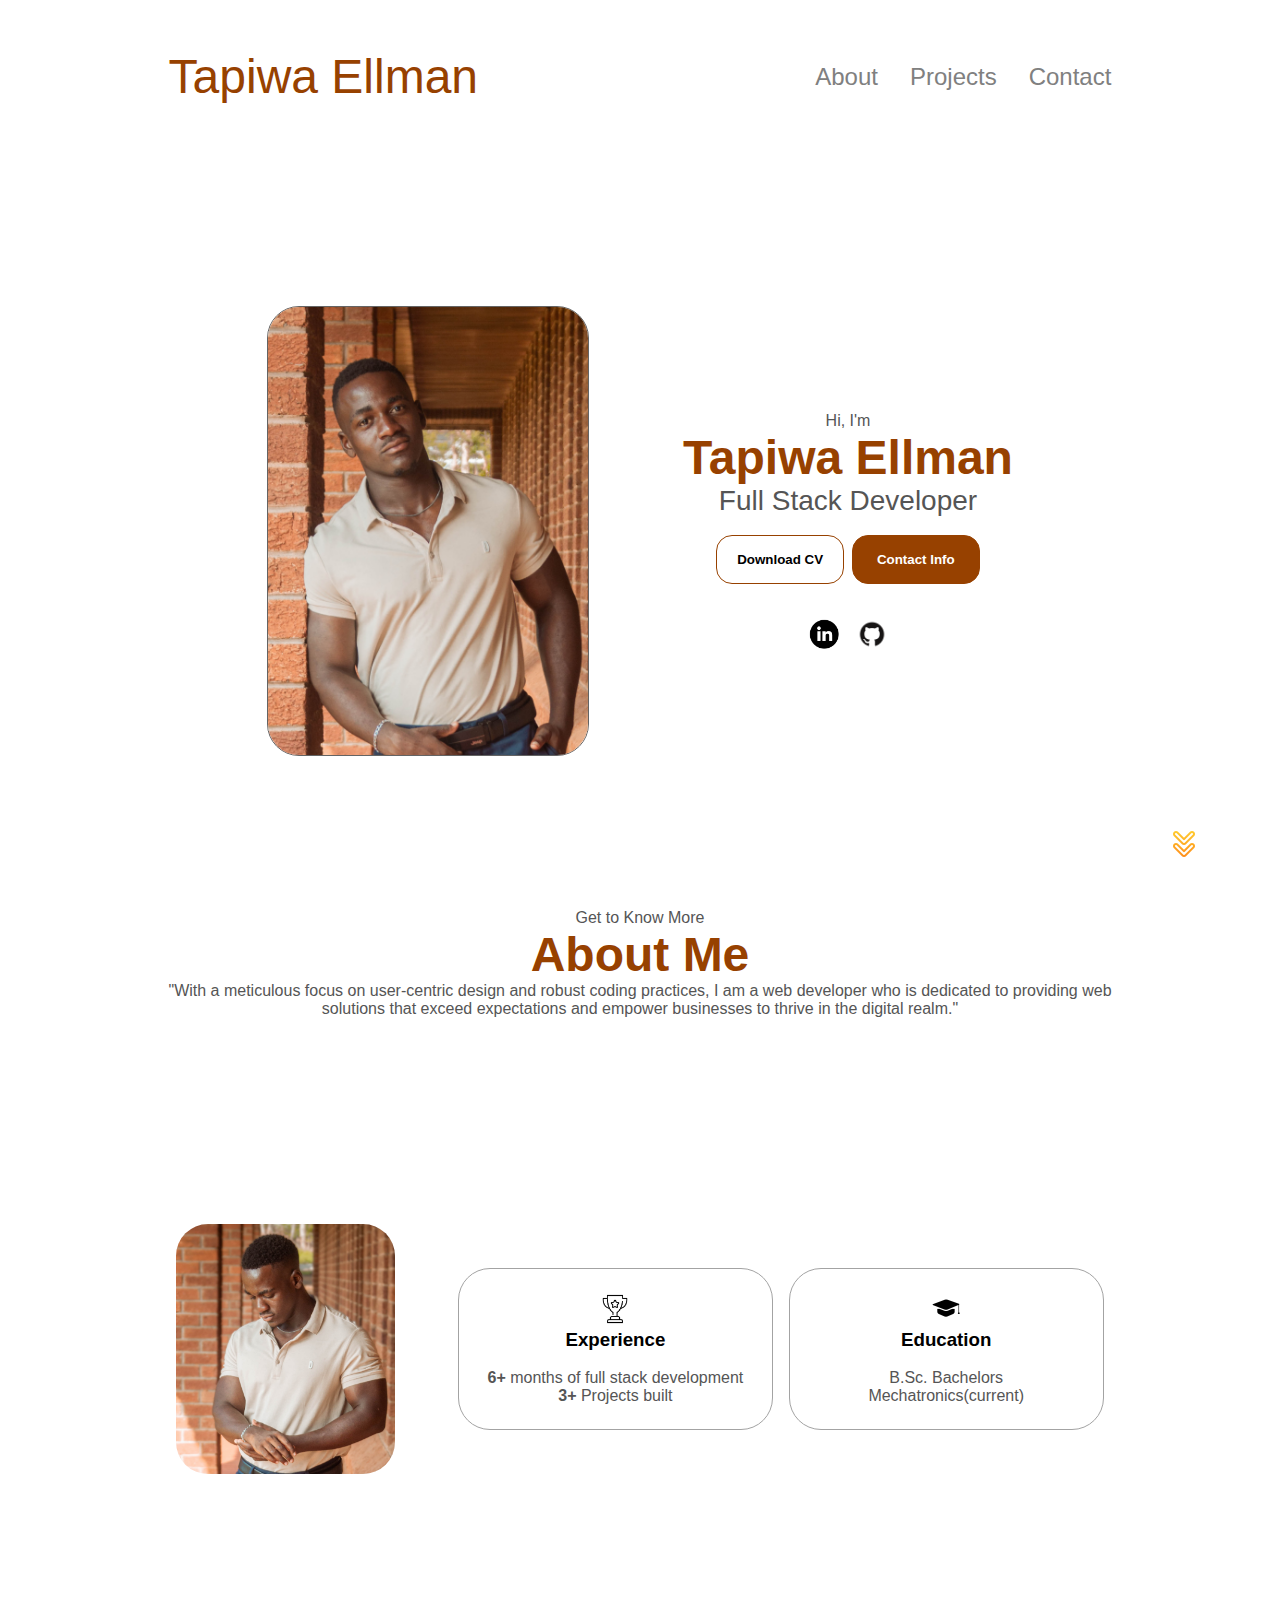
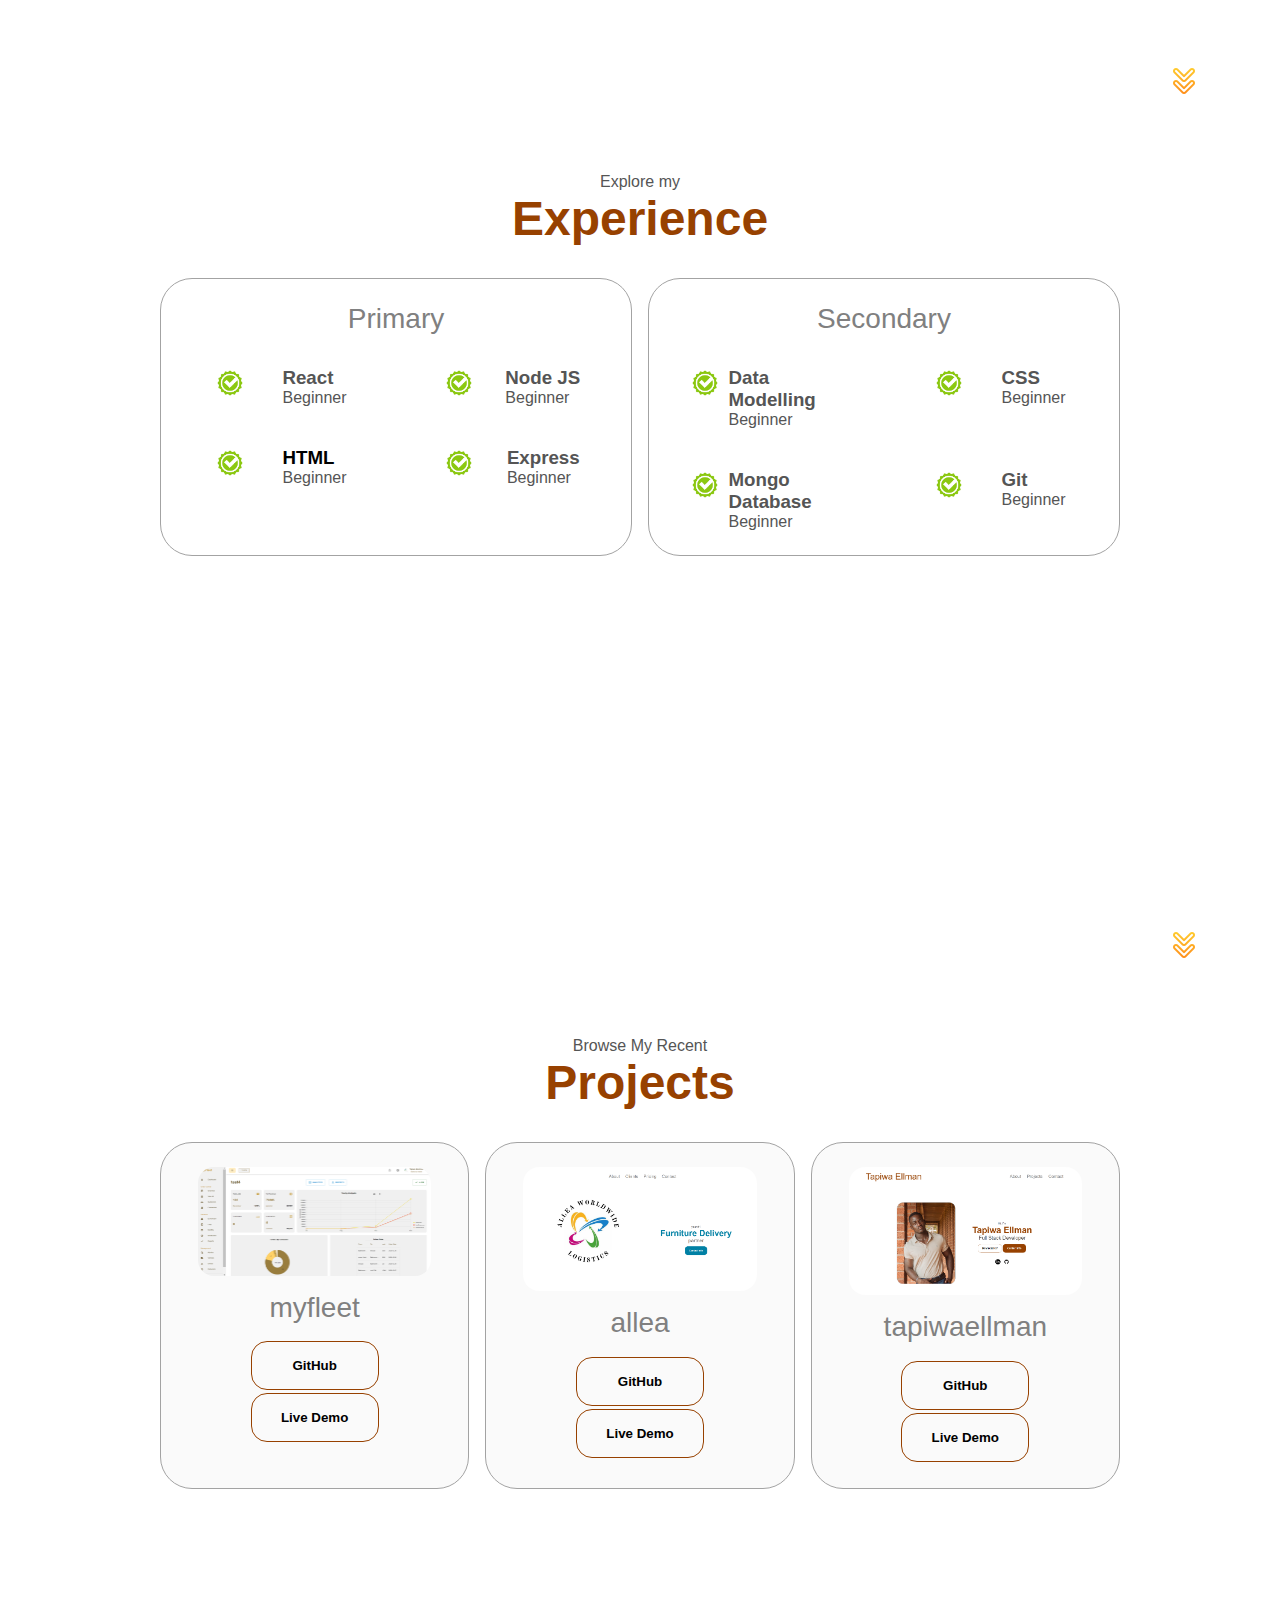
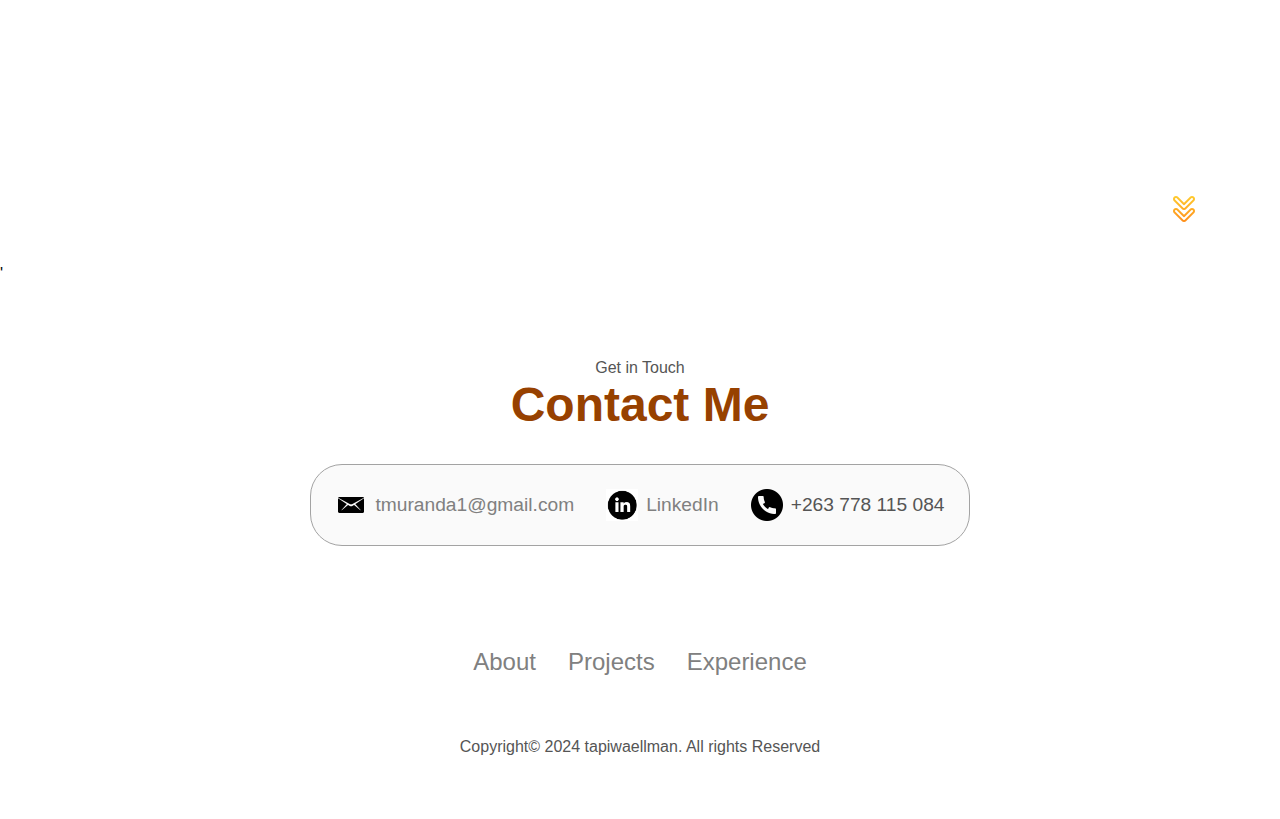
==== index.html @ 39f4359f "Templates starting point" ====
<!DOCTYPE html>
<html lang="en">
  <head>
    <meta charset="UTF-8" />
    <meta name="viewport" content="width=device-width, initial-scale=1.0" />
    <title>My Portfolio</title>
    <link rel="stylesheet" href="styles.css" />
    <link rel="stylesheet" href="mediaqueries.css" />
  </head>
  <body>
    <nav id="desktop-nav">
      <div class="logo">Tapiwa Ellman</div>
      <div>
        <ul class="nav-links">
          <li><a href="#about">About</a></li>
          <li><a href="#projects">Projects</a></li>
          <li><a href="#contact">Contact</a></li>
        </ul>
      </div>
    </nav>
    <nav id="hamburger-nav">
      <div class="logo">Tapiwa Ellman</div>
      <div class="hamburger-menu">
        <div class="hamburger-icon" onclick="toggleMenu()">
          <span></span>
          <span></span>
          <span></span>
        </div>
        <div class="menu-links">
          <li><a href="#about" onclick="toggleMenu()">About</a></li>
          <li><a href="#projects" onclick="toggleMenu()">Projects</a></li>
          <li><a href="#contact" onclick="toggleMenu()">Contact</a></li>
        </div>
      </div>
    </nav>
    <section id="profile">
      <div class="section_pic-container">
        <img
          src="./assets/full-profile.png"
          alt="Tapiwa Ellman picture"
          class="profile-pic"
        />
      </div>
      <div class="section_text">
        <p class="section_text_p1">Hi, I'm</p>
        <h1 class="title">Tapiwa Ellman</h1>
        <p class="section_text_p2">Full Stack Developer</p>

        <div class="btn-container">
          <button
            class="btn btn-color-2"
            onclick="window.open('./assets/tapiwa-e-muranda.pdf', '_blank' )"
          >
            Download CV
          </button>
          <button class="btn btn-color-1" onclick="location.href='./#contact'">
            Contact Info
          </button>
        </div>
        <div id="socials-container">
          <img
            src="./assets/linkedIn-logo.png"
            alt="My LinkedIn profile"
            class="icon"
            onclick="window.open('https://linkedin.com/in/tapiwa-muranda-2720b12a9', '_blank')"
          />
          <img
            src="./assets/github-logo.png"
            alt="My GitHub profile"
            class="icon"
            onclick="window.open('https://github.com/EllmanT', '_blank')"
          />
        </div>
        <img
          src="./assets/arrow-down.png"
          alt="Arrow Icon"
          class="icon arrow1"
          onclick="location.href='./#about'"
        />
      </div>
    </section>
    <section id="about">
      <p class="section_text_p1">Get to Know More</p>
      <h1 class="title">About Me</h1>
      <p class="section_text_p1">
        "With a meticulous focus on user-centric design and robust coding
        practices, I am a web developer who is dedicated to providing web
        solutions that exceed expectations and empower businesses to thrive in
        the digital realm."
      </p>

      <div class="section-container">
        <div class="section_pic2-container">
          <img
            src="./assets/about-profile.png"
            alt="Profile Picture"
            class="about-pic"
          />
        </div>
        <div class="about-details-container">
          <div class="about-containers">
            <div class="details-container">
              <img
                src="./assets/experience.png"
                alt="Experience Icon"
                class="icon"
              />
              <h3>Experience</h3>
              <br />
              <p><b>6+</b> months of full stack development</p>

              <p>
                <b>3+</b>
                Projects built
              </p>
            </div>

            <div class="details-container">
              <img
                src="./assets/education.png"
                alt="Education Icon"
                class="icon"
              />
              <h3>Education</h3>
              <br />
              <p>B.Sc. Bachelors Mechatronics(current)</p>
            </div>
          </div>
        </div>
      </div>
      <img
        src="./assets/arrow-down.png"
        alt="Arrow icon"
        class="icon arrow"
        onclick="location.href='./#experience'"
      />
    </section>
    <section id="experience">
      <p class="section_text_p1">Explore my</p>
      <h1 class="title">Experience</h1>
      <div class="experience-details-container">
        <div class="about-containers">
          <div class="details-container">
            <h2 class="experience-sub-title">Primary</h2>
            <div class="article-container">
              <article>
                <img
                  src="./assets/checkmark.png"
                  alt="Experience Icon"
                  class="icon"
                />
                <div class="experience-p">
                  <h3>React</h3>
                  <p>Beginner</p>
                </div>
              </article>
              <article>
                <img
                  src="./assets/checkmark.png"
                  alt="Experience Icon"
                  class="icon"
                />
                <div class="experience-p">
                  <h3>Node JS</h3>
                  <p>Beginner</p>
                </div>
              </article>
              <article>
                <img
                  src="./assets/checkmark.png"
                  alt="Experience Icon"
                  class="icon"
                />
                <div>
                  <h3>HTML</h3>
                  <p>Beginner</p>
                </div>
              </article>

              <article>
                <img
                  src="./assets/checkmark.png"
                  alt="Experience Icon"
                  class="icon"
                />
                <div class="experience-p">
                  <h3>Express</h3>
                  <p>Beginner</p>
                </div>
              </article>
            </div>
          </div>
          <div class="details-container">
            <h2 class="experience-sub-title">Secondary</h2>
            <div class="article-container">
              <article>
                <img
                  src="./assets/checkmark.png"
                  alt="Experience Icon"
                  class="icon"
                />
                <div class="experience-p">
                  <h3>Data Modelling</h3>
                  <p>Beginner</p>
                </div>
              </article>
              <article>
                <img
                  src="./assets/checkmark.png"
                  alt="Experience Icon"
                  class="icon"
                />
                <div class="experience-p">
                  <h3>CSS</h3>
                  <p>Beginner</p>
                </div>
              </article>
              <article>
                <img
                  src="./assets/checkmark.png"
                  alt="Experience Icon"
                  class="icon"
                />
                <div class="experience-p">
                  <h3>Mongo Database</h3>
                  <p>Beginner</p>
                </div>
              </article>
              <article>
                <img
                  src="./assets/checkmark.png"
                  alt="Experience Icon"
                  class="icon"
                />
                <div class="experience-p">
                  <h3>Git</h3>
                  <p>Beginner</p>
                </div>
              </article>
            </div>
          </div>
        </div>
      </div>
      <img
        src="./assets/arrow-down.png"
        alt="Arrow Icon"
        class="icon arrow"
        onclick="location.href='./#projects'"
      />
    </section>
    <section id="projects">
      <p class="section_text_p1">Browse My Recent</p>
      <h1 class="title">Projects</h1>
      <div class="experience-details-container">
        <div class="about-containers">
          <div class="details-container color-container">
            <div class="article-container">
              <img
                src="./assets/myfleet.png"
                alt="Project 1"
                class="project-img"
              />
            </div>
            <h2 class="experience-sub-title project-title">myfleet</h2>
            <div class="btn-container">
              <button
                class="btn btn-color-2 project-btn"
                onclick="window.open('https://github.com/EllmanT/myfleet', '_blank')"
              >
                GitHub
              </button>
              <button
                class="btn btn-color-2 project-btn"
                onclick="window.open('https://myfleet-ijfg.vercel.app', '_blank')"
              >
                Live Demo
              </button>
            </div>
          </div>
          <div class="details-container color-container">
            <div class="article-container">
              <img
                src="./assets/allea.png"
                alt="Project 2"
                class="project-img"
              />
            </div>
            <h2 class="experience-sub-title project-title">allea</h2>
            <div class="btn-container">
              <button
                class="btn btn-color-2 project-btn"
                onclick="window.open('https://github.com/EllmanT/allea.com', '_blank')"
              >
                GitHub
              </button>
              <button
                class="btn btn-color-2 project-btn"
                onclick="window.open('https://allea.vercel.app/', '_blank')"
              >
                Live Demo
              </button>
            </div>
          </div>
          <div class="details-container color-container">
            <div class="article-container">
              <img
                src="./assets/tapiwae.png"
                alt="Project 3"
                class="project-img"
              />
            </div>
            <h3 class="experience-sub-title project-title">tapiwaellman</h3>
            <div class="btn-container">
              <button
                class="btn btn-color-2 project-btn"
                onclick="window.open('https://github.com/EllmanT/tapiwa-ellman-portfolio', '_blank')"
              >
                GitHub
              </button>
              <button
                class="btn btn-color-2 project-btn"
              >
                Live Demo
              </button>
            </div>
          </div>
        </div>
      </div>
      <img
        src="./assets/arrow-down.png"
        alt="Arrow Icon"
        class="icon arrow"
        onclick="location.href='./#contact'"
      />
    </section>
    '
    <section id="contact">
      <p class="section_text_p1">Get in Touch</p>
      <h1 class="title">Contact Me</h1>
      <div class="contact-info-upper-container">
        <div class="contact-info-container">
          <img
            src="./assets/email.png"
            alt="Email icon"
            class="icon contact-icon"
            size="25px"
          />
          <p><a href="mailto:exampleemail@gmail.com">tmuranda1@gmail.com</a></p>
        </div>
        <div class="contact-info-container">
          <img
            src="./assets/linkedIn-logo.png"
            alt="linkedIn icon"
            class="icon contact-icon"
          />
          <p>
            <a
              href="https://linkedin.com/in/tapiwa-muranda-2720b12a9"
              target="_blank"
              >LinkedIn</a
            >
          </p>
        </div>
        <div class="contact-info-container">
          <img
            src="./assets/cell.png"
            alt="linkedIn icon"
            class="icon contact-icon"
          />
          <p>+263 778 115 084</p>
        </div>
      </div>
    </section>
    <footer>
      <nav>
        <div class="nav-links-container">
          <ul class="nav-links">
            <li><a href="#about">About</a></li>
            <li><a href="#projects">Projects</a></li>
            <li><a href="#experience">Experience</a></li>
          </ul>
        </div>
      </nav>
      <p>Copyright&#169; 2024 tapiwaellman. All rights Reserved</p>
    </footer>
    <script src="script.js"></script>
  </body>
</html>
---- styles.css ----
/*General*/

* {
  margin: 0;
  padding: 0;
}
body {
  font-family: "Poppins", sans-serif;
}

html {
  scroll-behavior: smooth;
}

p {
  color: rgb(85, 85, 85);
}

/*Transitions*/

a,
.btn {
  transition: all 300ms ease;
}

/*Desktop Nav */
nav,
.nav-links {
  display: flex;
  position: relative;
}

nav {
  justify-content: space-around;
  align-items: center;
  height: 17vh;
}
.nav-links {
  gap: 2rem;
  list-style: none;
  font-size: 1.5rem;
}
a {
  color: gray;
  text-decoration: none;
  text-decoration-color: white;
}
a:hover {
  color:rgb(151, 65, 0);
  text-decoration: underline;
  text-underline-offset: 1rem;
  text-decoration-color: rgb(151, 65, 0);
}

.logo {
  font-size: 3rem;
  color: rgb(151, 65, 0) ;
}
.logo:hover {
  cursor: default;
}

/* Hamburger*/

#hamburger-nav {
  display: none;
}
.hamburger-menu {
  position: relative;
  display: inline-block;
}
.hamburger-icon {
  display: flex;
  flex-direction: column;
  justify-content: space-between;
  height: 24px;
  width: 30px;
  cursor: pointer;
}
.hamburger-icon span {
  width: 100%;
  height: 2px;
  background-color: black;
  transition: all 0.3 ease-in-out;
}
.menu-links {
  position: absolute;
  top: 100%;
  right: 0;
  background-color: white;
  width: fit-content;
  max-height: 0;
  overflow: hidden;
  transition: all 0.3 ease-in-out;
}
.menu-links a {
  display: block;
  padding: 10px;
  text-align: center;
  font-size: 1.5rem;
  color: black;
  text-decoration: none;
  transition: all 0.3 ease-in-out;
}

.menu-links li {
  list-style: none;
}
.menu-links.open {
  max-height: 300px;
}
.hamburger-icon.open span:first-child {
  transform: rotate(45deg) translate(10px, 5px);
}
.hamburger-icon.open span:nth-child(2) {
  opacity: 0;
}
.hamburger-icon.open span:last-child {
  transform: rotate(-45deg) translate(10px, -5px);
}
.hamburger-icon span:first-child {
  transform: none;
}
.hamburger-icon span:first-child {
  opacity: 1;
}
.hamburger-icon span:first-child {
  transform: none;
}

/*Sections*/

section {
  padding-top: 4vh;
  height: 96vh;
  margin: 0 10rem;
  box-sizing: border-box;
  min-height: fit-content;
}

.section-container {
  display: flex;
}

/*Profile Section*/
#profile {
  display: flex;
  justify-content: center;
  gap: 1rem;
  height: 80vh;
}

.section_pic2-container {
  display: flex;
  height: 250px;
  width: 250px;
  margin: auto 0;
  padding: 1rem;
}

.profile-pic {
  border-radius:2rem;
  border: rgb(100, 100, 100) 0.1rem solid;

}
.section_text {
  align-self: center;
  text-align: center;
}
.section_text_p {
  font-weight: 600;
}
.section_text_p1 {
  text-align: center;
}
.section_text_p2 {
  font-size: 1.75rem;
  margin-bottom: 1rem;
  
}
.title {
  font-size: 3rem;
  text-align: center;
  color: rgb(151, 65, 0);
}
#socials-container {
  display: flex;
  justify-content: center;
  margin-top: 2rem;
  gap: 1rem;
}

/*Icon*/
.icon {
  cursor: pointer;
  height: 2rem;
}

/*Buttons*/

.btn-container {
  justify-content: center;
  gap: 1rem;
  
}
.btn {
  font-weight: 600;
  transition: all 300ms ease;
  padding: 1rem;
  width: 8rem;
  margin: 0.1rem;
  border-radius: 1rem;
  
}

.btn-color-1,
.btn-color-2 {
  border:rgb(151, 65, 0) 0.1rem solid;
}
.btn-color-1:hover,
.btn-color-2:hover {
  cursor: pointer;
}
.btn-color-1,
.btn-color-2:hover {
  background: rgb(151, 65, 0);
  color: white;
}
.btn-color-1:hover {
  background: rgb(0, 0, 0);
}
.btn-color-2 {
  background: none;
}
.btn-color-2:hover {
  border: rgb(255, 255, 255) 0.1rem solid;
}
.btn-container {
  gap: 1rem;
}

/*About Section*/

#about {
  position: relative;
}
.about-containers {
  gap: 1rem;
  margin-top: 2rem;
  margin-bottom: 2rem;
}
.about-details-container {
  justify-content: center;
  flex-direction: column;
}
.about-containers,
.about-details-container {
  display: flex;
}
.about-pic {
  border-radius: 2rem;
}
.arrow {
  position: absolute;
  right: -5rem;
  bottom: 2.5rem;
}
.arrow1 {
  position: absolute;
  right: 5rem;
  bottom: 2.5rem;
}
.details-container {
  padding: 1.5rem;

  flex: 1;
  background: white;
  border-radius: 2rem;
  border: rgb(53, 53, 53) 0.1rem solid;
  border-color: rgb(163, 163, 163);
  text-align: center;
}
.section-container {
  gap: 1rem;
  height: 80%;

}
.section_pic-container {
  display: flex;
  height: 450px;
  width: 400px;
  margin: auto 0;
}

/*Experience*/

#experience {
  position: relative;
}
.experience-sub-title {
  color: gray;
  font-weight: 400;
  font-size: 1.75rem;
  margin-bottom: 2rem;
}
.experience-p {
  color: rgb(85, 85, 85);
  font-weight: 200;
}

.experience-details-container {
  display: flex;
  justify-content: center;
  flex-direction: column;
}
.article-container {
  display: flex;
  text-align: initial;
  flex-wrap: wrap;
  flex-direction: row;
  gap: 2.5rem;
  justify-content: space-around;
}
article {
  display: flex;
  width: 10rem;
  justify-content: space-around;
  gap: 0.5rem;
}
article .icon {
  cursor: default;
}

/*Projects Section*/
#projects {
  position: relative;
}

.color-container {
  border-color: rgb(163, 163, 163);
  background: rgb(250, 250, 250);
}
.project-img {
  border-radius: 1em;
  width: 90%;
  height: 90%;
}

.project-title {
  margin: 1rem;
  color: gray;
}
.project-btn {
  color: black;
  border-color:rgb(151, 65, 0);
}

/*Contact*/
#contact {
  display: flex;
  justify-content: center;
  flex-direction: column;
  height: 30vh;
  margin-top: 2rem;
}

.contact-info-upper-container {
  display: flex;
  justify-content: center;
  border-radius: 2rem;
  border: rgb(53, 53, 53) 0.1rem solid;
  border-color: rgb(163, 163, 163);
  background: rgb(250, 250, 250);
  margin: 2rem auto;
  padding: 0.5rem;
}
.contact-info-container {
  display: flex;
  align-items: center;
  justify-content: center;
  gap: 0.5rem;
  margin: 1rem;
}
.contact-info-container p {
  font-size: larger;
}
.contact-icon {
  cursor: default;
}
.email-icon {
  height: 2.5rem;
}

/*Footer Section*/

footer {
  height: 26vh;
  margin: 0 1 rem;
}
footer p {
  text-align: center;
}
---- mediaqueries.css ----
@media screen and (max-width: 1400px) {
  #proile {
    height: 83vh;
    margin-bottom: 6rem;
  }
  .about-containers {
    flex-wrap: wrap;
  }
}

@media screen and (max-width: 1200px) {
  #desktop-nav {
    display: none;
  }
  #hamburger-nav {
    display: flex;
  }
  #experience,
  .experience-details-container {
    margin-top: 2rem;
  }
  #profile,
  .section-container {
    display: block;
  }
  .arrow, .arrow1 {
    display: none;
  }
  section,
  .section-container {
    height: fit-content;
  }
  section{
    margin: 0 5%;
  }
  .section_pic-container {
    width: 275px;
    height: 275px;
    margin: 0 auto 2rem;
  }
  .about-containers {
    margin-top: 0;
  }
}

@media screen and (max-width: 600px) {
  #contact,
  footer {
    height: 40vh;
  }
  #profile {
    height: 83vh;
    margin-bottom: 0rem;
  }
  article {
    font-size: 1rem;
  }
  footer nav {
    height: fit-content;
    margin-bottom: 2rem;
  }
  .about-containers,
  .contact-info-upper-container,
  .btn-contain {
    flex-wrap: wrap;
  }
  .contact-info-container {
    margin: 0;
  }
  .contact-info-container p,
  .nav-links li a {
    font-size: 1rem;
  }
  .experience-sub-title {
    font-size: 1.25rem;
  }
  .logo {
    font-size: 1.5rem;
  }
  .nav-links {
    flex-direction: column;
    gap: 0.5rem; 
    text-align: center;
  }
  .section_pic-container {
    width: auto;
    height: 75vw;
    justify-content: center;
  }
  .section_pic2-container {
    width: auto;
    height: 46vw;
    justify-content: center;
  }
  .section_text_p2 {
    font-size: 2rem;
  }
  .title {
    font-size: 2rem;
  }
  .text-container {
    text-align: justify;
  }
}
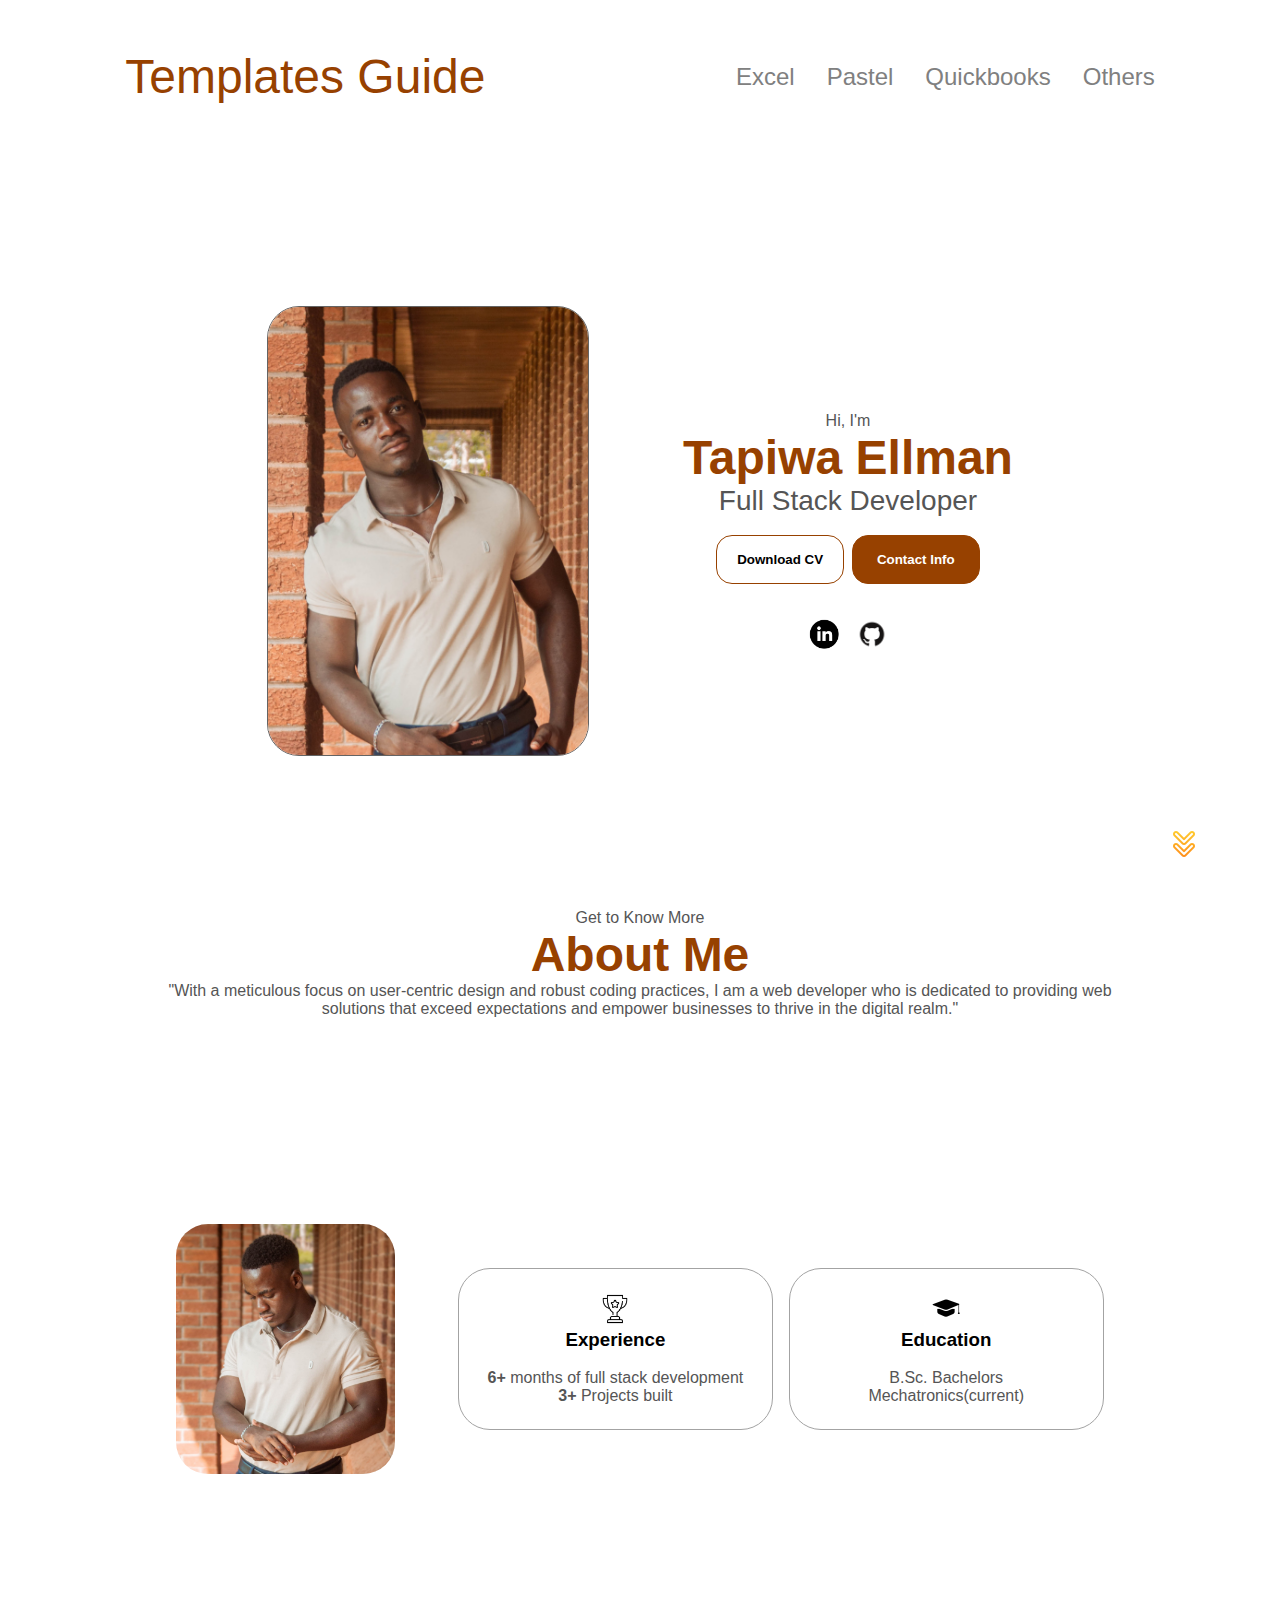
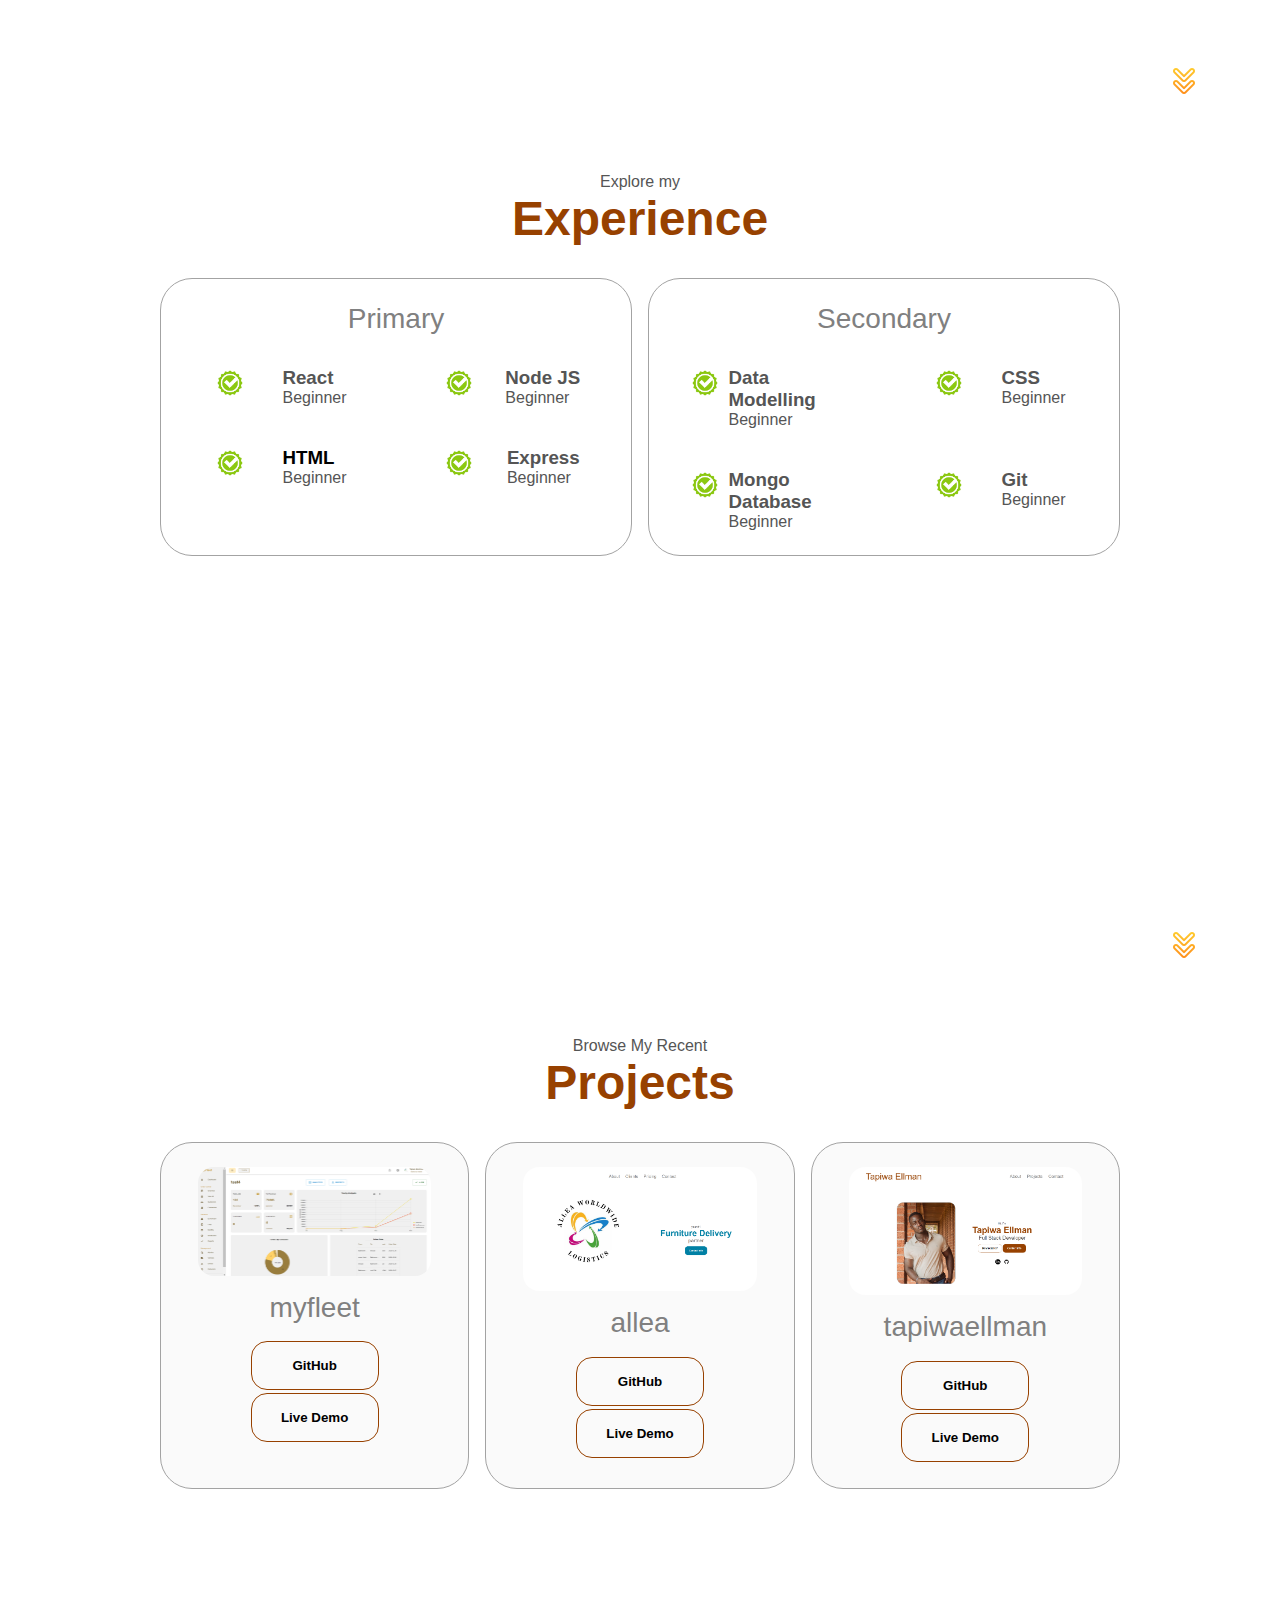
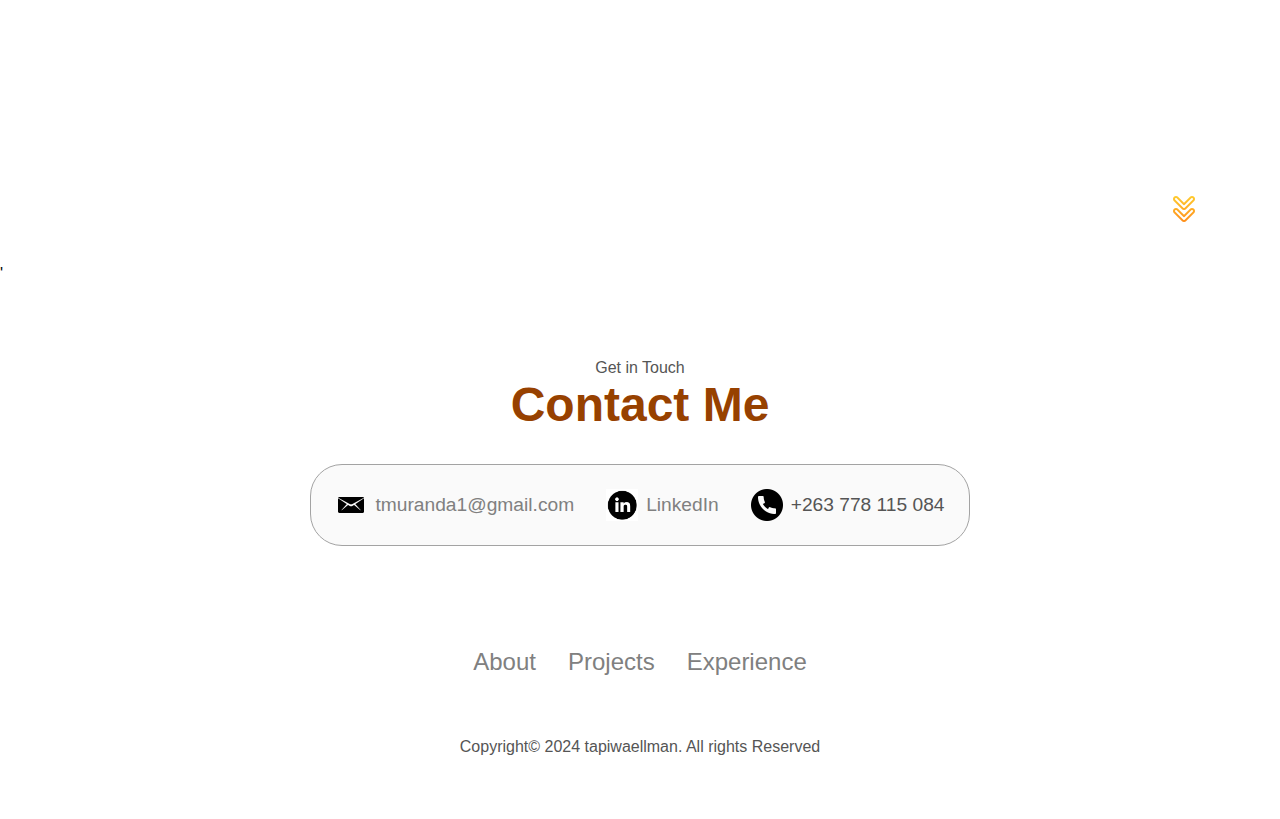
==== commit b7e55a8a: "Updating nav items" ====
--- a/index.html
+++ b/index.html
@@ -9,17 +9,19 @@
   </head>
   <body>
     <nav id="desktop-nav">
-      <div class="logo">Tapiwa Ellman</div>
+      <div class="logo">Templates Guide</div>
       <div>
         <ul class="nav-links">
-          <li><a href="#about">About</a></li>
-          <li><a href="#projects">Projects</a></li>
-          <li><a href="#contact">Contact</a></li>
+          <li><a href="#about">Excel</a></li>
+          <li><a href="#projects">Pastel</a></li>
+          <li><a href="#contact">Quickbooks</a></li>
+          <li><a href="#contact">Others</a></li>
+
         </ul>
       </div>
     </nav>
     <nav id="hamburger-nav">
-      <div class="logo">Tapiwa Ellman</div>
+      <div class="logo">Templates Guide</div>
       <div class="hamburger-menu">
         <div class="hamburger-icon" onclick="toggleMenu()">
           <span></span>
@@ -27,9 +29,11 @@
           <span></span>
         </div>
         <div class="menu-links">
-          <li><a href="#about" onclick="toggleMenu()">About</a></li>
-          <li><a href="#projects" onclick="toggleMenu()">Projects</a></li>
-          <li><a href="#contact" onclick="toggleMenu()">Contact</a></li>
+          <li><a href="#about" onclick="toggleMenu()">Excel</a></li>
+          <li><a href="#projects" onclick="toggleMenu()">Pastel</a></li>
+          <li><a href="#contact" onclick="toggleMenu()">Quickbooks</a></li>
+          <li><a href="#contact" onclick="toggleMenu()">Others</a></li>
+
         </div>
       </div>
     </nav>
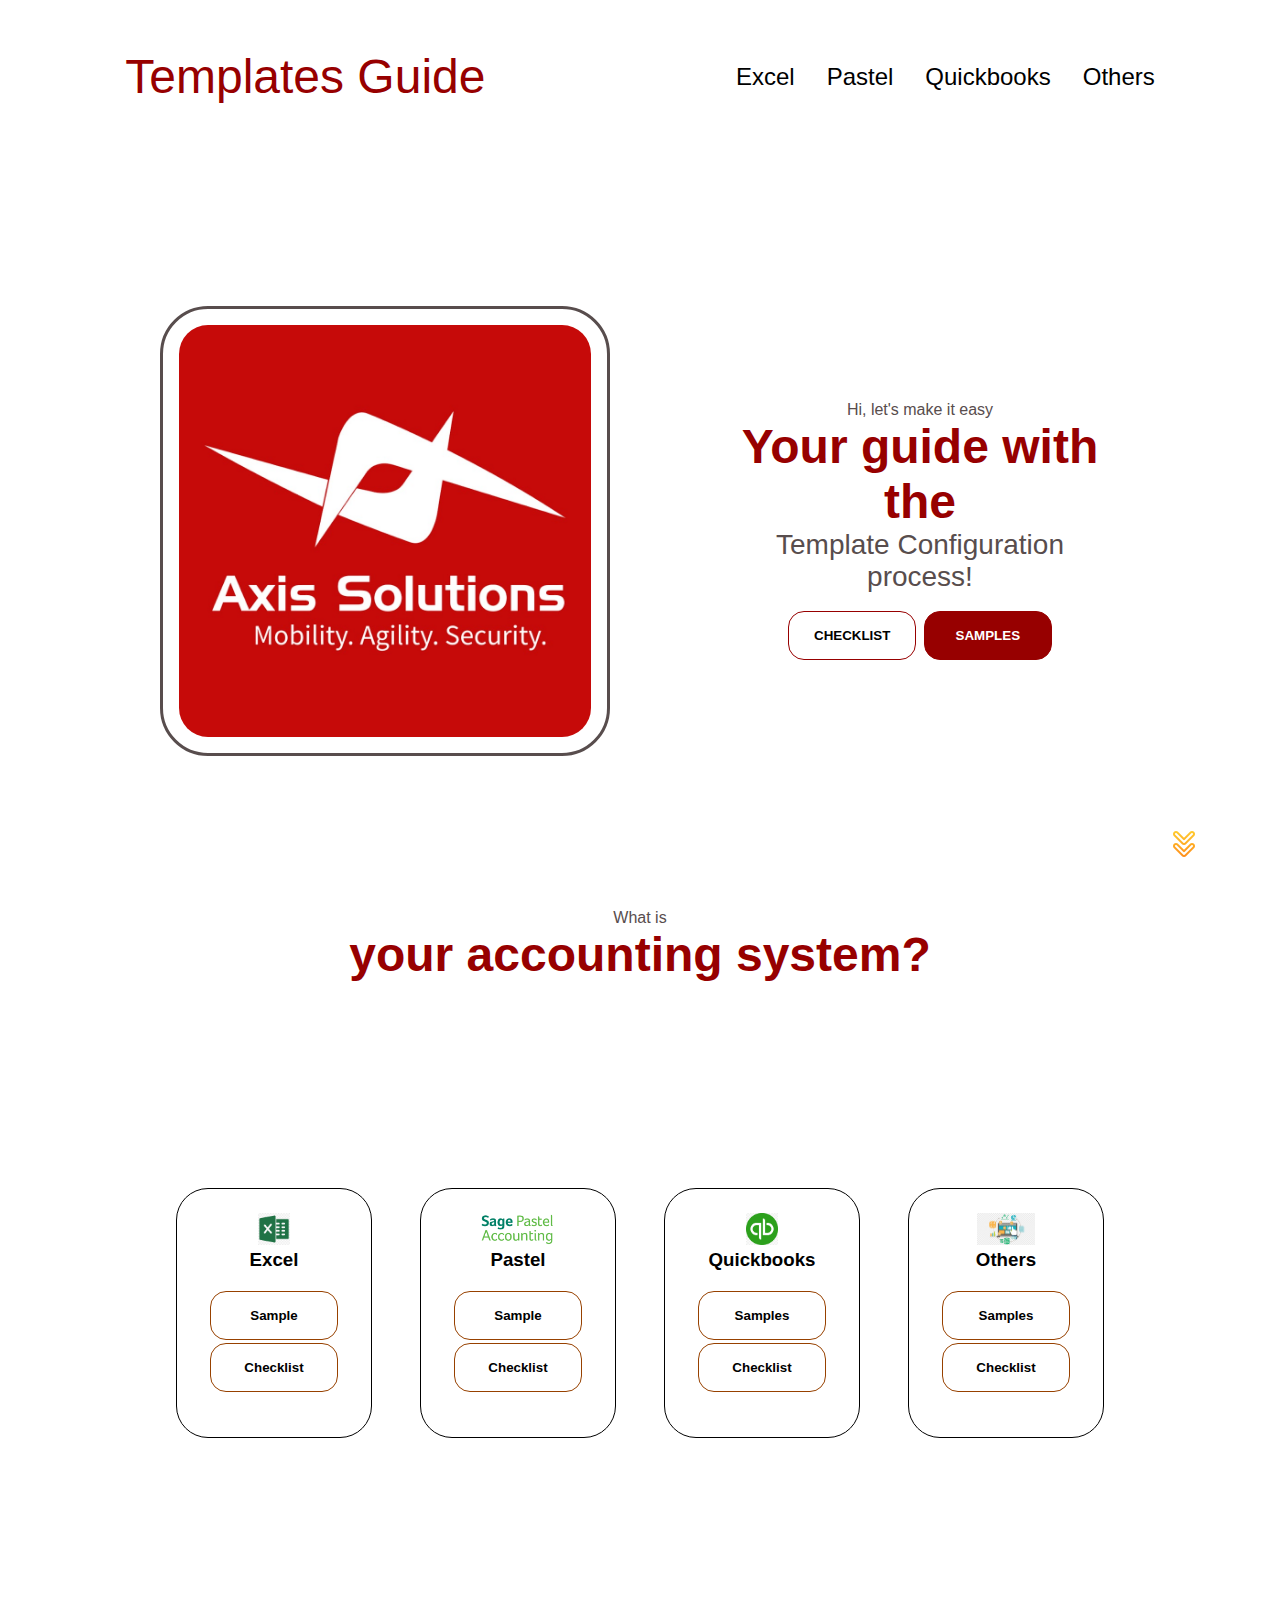
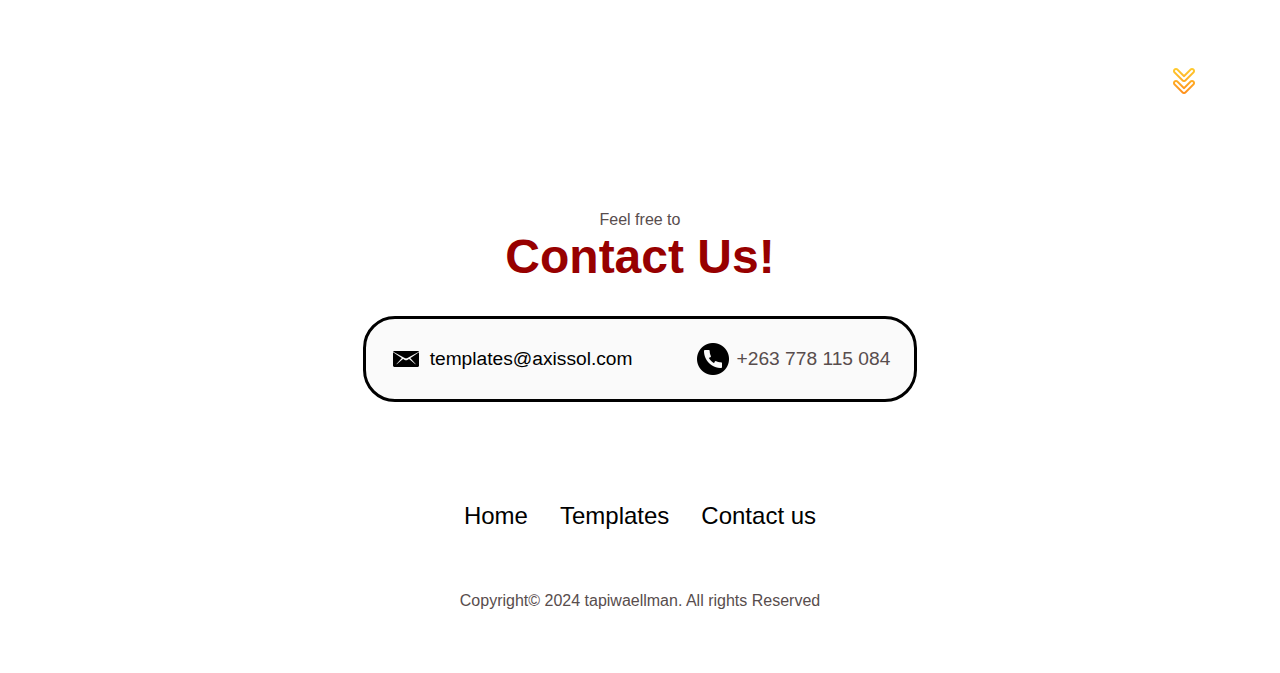
==== commit cad32c91: "final draft" ====
--- a/index.html
+++ b/index.html
@@ -40,41 +40,28 @@
     <section id="profile">
       <div class="section_pic-container">
         <img
-          src="./assets/full-profile.png"
+          src="./assets/axissolitions.jpg"
           alt="Tapiwa Ellman picture"
           class="profile-pic"
         />
       </div>
       <div class="section_text">
-        <p class="section_text_p1">Hi, I'm</p>
-        <h1 class="title">Tapiwa Ellman</h1>
-        <p class="section_text_p2">Full Stack Developer</p>
+        <p class="section_text_p1">Hi, let's make it easy</p>
+        <h1 class="title">Your guide with the </h1>
+        <p class="section_text_p2">Template Configuration process!</p>
 
         <div class="btn-container">
           <button
             class="btn btn-color-2"
-            onclick="window.open('./assets/tapiwa-e-muranda.pdf', '_blank' )"
+            onclick="window.open('./assets/checklist.docx', '_blank' )"
           >
-            Download CV
+            CHECKLIST
           </button>
-          <button class="btn btn-color-1" onclick="location.href='./#contact'">
-            Contact Info
+          <button class="btn btn-color-1"   onclick="location.href='./#about'">
+            SAMPLES
           </button>
         </div>
-        <div id="socials-container">
-          <img
-            src="./assets/linkedIn-logo.png"
-            alt="My LinkedIn profile"
-            class="icon"
-            onclick="window.open('https://linkedin.com/in/tapiwa-muranda-2720b12a9', '_blank')"
-          />
-          <img
-            src="./assets/github-logo.png"
-            alt="My GitHub profile"
-            class="icon"
-            onclick="window.open('https://github.com/EllmanT', '_blank')"
-          />
-        </div>
+      
         <img
           src="./assets/arrow-down.png"
           alt="Arrow Icon"
@@ -84,263 +71,151 @@
       </div>
     </section>
     <section id="about">
-      <p class="section_text_p1">Get to Know More</p>
-      <h1 class="title">About Me</h1>
+      <p class="section_text_p1">What is </p>
+      <h1 class="title">your accounting system?</h1>
       <p class="section_text_p1">
-        "With a meticulous focus on user-centric design and robust coding
-        practices, I am a web developer who is dedicated to providing web
-        solutions that exceed expectations and empower businesses to thrive in
-        the digital realm."
+      
       </p>
 
       <div class="section-container">
-        <div class="section_pic2-container">
-          <img
-            src="./assets/about-profile.png"
-            alt="Profile Picture"
-            class="about-pic"
-          />
-        </div>
-        <div class="about-details-container">
-          <div class="about-containers">
-            <div class="details-container">
-              <img
-                src="./assets/experience.png"
-                alt="Experience Icon"
-                class="icon"
-              />
-              <h3>Experience</h3>
-              <br />
-              <p><b>6+</b> months of full stack development</p>
-
-              <p>
-                <b>3+</b>
-                Projects built
-              </p>
-            </div>
-
-            <div class="details-container">
-              <img
-                src="./assets/education.png"
-                alt="Education Icon"
-                class="icon"
-              />
-              <h3>Education</h3>
-              <br />
-              <p>B.Sc. Bachelors Mechatronics(current)</p>
-            </div>
-          </div>
-        </div>
+
+        <div class="section_pic2-container">
+          <div class="details-container">
+            <img
+              src="./assets/excel.png"
+              alt="Experience Icon"
+              class="icon"
+            />
+            <br />
+            <h3>Excel</h3>
+            <br />
+            <div class="btn-container">
+              <button
+                class="btn btn-color-2 project-btn"
+                onclick="window.open('./assets/excel.zip', '_blank' )"
+                >
+                Sample
+              </button>
+              <button
+                class="btn btn-color-2 project-btn"
+                onclick="window.open('./assets/checklist.docx', '_blank' )"
+                >
+                Checklist
+              </button>
+              
+            </div>
+          
+          </div>
+        
+          
+        </div>
+
+        <div class="section_pic2-container">
+          <div class="details-container">
+            <img
+              src="./assets/pastal.png"
+              alt="Experience Icon"
+              class="icon"
+            />
+            <br />
+            <h3>Pastel</h3>
+            <br />
+          
+            <div class="btn-container">
+              <button
+                class="btn btn-color-2 project-btn"
+                onclick="window.open('./assets/pastal.zip', '_blank' )"
+                >
+                Sample
+              </button>
+              <button
+                class="btn btn-color-2 project-btn"
+                onclick="window.open('./assets/checklist.docx', '_blank' )"
+                >
+                Checklist
+              </button>
+              
+            </div>
+
+          </div>
+
+          
+        </div>
+        <div class="section_pic2-container">
+          <div class="details-container">
+            <img
+              src="./assets/quickbooks.png"
+              alt="Experience Icon"
+              class="icon"
+            />
+            <br />
+            <h3>Quickbooks</h3>
+            <br />
+            
+            <div class="btn-container">
+              <button
+                class="btn btn-color-2 project-btn"
+                onclick="window.open('./assets/qbinclusive.zip', '_blank' )"
+                >
+                Samples
+              </button>
+              <button
+                class="btn btn-color-2 project-btn"
+                onclick="window.open('./assets/checklist.docx', '_blank' )"
+                >
+                Checklist
+              </button>
+              
+            </div>
+          
+          </div>
+          
+          
+        </div>
+        <div class="section_pic2-container">
+          <div class="details-container">
+            <img
+              src="./assets/others.png"
+              alt="Experience Icon"
+              class="icon"
+            />
+            <br/>
+            <h3>Others</h3>
+            <br />
+
+            <div class="btn-container">
+              <button
+                class="btn btn-color-2 project-btn"
+                onclick="window.open('./assets/others_inclusive.zip', '_blank' )"
+                >
+                Samples
+              </button>
+              <button
+                class="btn btn-color-2 project-btn"
+                onclick="window.open('./assets/checklist.docx', '_blank' )"
+                >
+                Checklist
+              </button>
+              
+            </div>
+          
+          </div>
+          
+        </div>
+       
       </div>
       <img
         src="./assets/arrow-down.png"
         alt="Arrow icon"
         class="icon arrow"
-        onclick="location.href='./#experience'"
-      />
-    </section>
-    <section id="experience">
-      <p class="section_text_p1">Explore my</p>
-      <h1 class="title">Experience</h1>
-      <div class="experience-details-container">
-        <div class="about-containers">
-          <div class="details-container">
-            <h2 class="experience-sub-title">Primary</h2>
-            <div class="article-container">
-              <article>
-                <img
-                  src="./assets/checkmark.png"
-                  alt="Experience Icon"
-                  class="icon"
-                />
-                <div class="experience-p">
-                  <h3>React</h3>
-                  <p>Beginner</p>
-                </div>
-              </article>
-              <article>
-                <img
-                  src="./assets/checkmark.png"
-                  alt="Experience Icon"
-                  class="icon"
-                />
-                <div class="experience-p">
-                  <h3>Node JS</h3>
-                  <p>Beginner</p>
-                </div>
-              </article>
-              <article>
-                <img
-                  src="./assets/checkmark.png"
-                  alt="Experience Icon"
-                  class="icon"
-                />
-                <div>
-                  <h3>HTML</h3>
-                  <p>Beginner</p>
-                </div>
-              </article>
-
-              <article>
-                <img
-                  src="./assets/checkmark.png"
-                  alt="Experience Icon"
-                  class="icon"
-                />
-                <div class="experience-p">
-                  <h3>Express</h3>
-                  <p>Beginner</p>
-                </div>
-              </article>
-            </div>
-          </div>
-          <div class="details-container">
-            <h2 class="experience-sub-title">Secondary</h2>
-            <div class="article-container">
-              <article>
-                <img
-                  src="./assets/checkmark.png"
-                  alt="Experience Icon"
-                  class="icon"
-                />
-                <div class="experience-p">
-                  <h3>Data Modelling</h3>
-                  <p>Beginner</p>
-                </div>
-              </article>
-              <article>
-                <img
-                  src="./assets/checkmark.png"
-                  alt="Experience Icon"
-                  class="icon"
-                />
-                <div class="experience-p">
-                  <h3>CSS</h3>
-                  <p>Beginner</p>
-                </div>
-              </article>
-              <article>
-                <img
-                  src="./assets/checkmark.png"
-                  alt="Experience Icon"
-                  class="icon"
-                />
-                <div class="experience-p">
-                  <h3>Mongo Database</h3>
-                  <p>Beginner</p>
-                </div>
-              </article>
-              <article>
-                <img
-                  src="./assets/checkmark.png"
-                  alt="Experience Icon"
-                  class="icon"
-                />
-                <div class="experience-p">
-                  <h3>Git</h3>
-                  <p>Beginner</p>
-                </div>
-              </article>
-            </div>
-          </div>
-        </div>
-      </div>
-      <img
-        src="./assets/arrow-down.png"
-        alt="Arrow Icon"
-        class="icon arrow"
-        onclick="location.href='./#projects'"
-      />
-    </section>
-    <section id="projects">
-      <p class="section_text_p1">Browse My Recent</p>
-      <h1 class="title">Projects</h1>
-      <div class="experience-details-container">
-        <div class="about-containers">
-          <div class="details-container color-container">
-            <div class="article-container">
-              <img
-                src="./assets/myfleet.png"
-                alt="Project 1"
-                class="project-img"
-              />
-            </div>
-            <h2 class="experience-sub-title project-title">myfleet</h2>
-            <div class="btn-container">
-              <button
-                class="btn btn-color-2 project-btn"
-                onclick="window.open('https://github.com/EllmanT/myfleet', '_blank')"
-              >
-                GitHub
-              </button>
-              <button
-                class="btn btn-color-2 project-btn"
-                onclick="window.open('https://myfleet-ijfg.vercel.app', '_blank')"
-              >
-                Live Demo
-              </button>
-            </div>
-          </div>
-          <div class="details-container color-container">
-            <div class="article-container">
-              <img
-                src="./assets/allea.png"
-                alt="Project 2"
-                class="project-img"
-              />
-            </div>
-            <h2 class="experience-sub-title project-title">allea</h2>
-            <div class="btn-container">
-              <button
-                class="btn btn-color-2 project-btn"
-                onclick="window.open('https://github.com/EllmanT/allea.com', '_blank')"
-              >
-                GitHub
-              </button>
-              <button
-                class="btn btn-color-2 project-btn"
-                onclick="window.open('https://allea.vercel.app/', '_blank')"
-              >
-                Live Demo
-              </button>
-            </div>
-          </div>
-          <div class="details-container color-container">
-            <div class="article-container">
-              <img
-                src="./assets/tapiwae.png"
-                alt="Project 3"
-                class="project-img"
-              />
-            </div>
-            <h3 class="experience-sub-title project-title">tapiwaellman</h3>
-            <div class="btn-container">
-              <button
-                class="btn btn-color-2 project-btn"
-                onclick="window.open('https://github.com/EllmanT/tapiwa-ellman-portfolio', '_blank')"
-              >
-                GitHub
-              </button>
-              <button
-                class="btn btn-color-2 project-btn"
-              >
-                Live Demo
-              </button>
-            </div>
-          </div>
-        </div>
-      </div>
-      <img
-        src="./assets/arrow-down.png"
-        alt="Arrow Icon"
-        class="icon arrow"
         onclick="location.href='./#contact'"
       />
     </section>
-    '
+   
+ 
     <section id="contact">
-      <p class="section_text_p1">Get in Touch</p>
-      <h1 class="title">Contact Me</h1>
+      <p class="section_text_p1">Feel free to</p>
+      <h1 class="title">Contact Us!</h1>
       <div class="contact-info-upper-container">
         <div class="contact-info-container">
           <img
@@ -349,20 +224,12 @@
             class="icon contact-icon"
             size="25px"
           />
-          <p><a href="mailto:exampleemail@gmail.com">tmuranda1@gmail.com</a></p>
+          <p><a href="mailto:exampleemail@gmail.com">templates@axissol.com</a></p>
         </div>
         <div class="contact-info-container">
-          <img
-            src="./assets/linkedIn-logo.png"
-            alt="linkedIn icon"
-            class="icon contact-icon"
-          />
+        
           <p>
-            <a
-              href="https://linkedin.com/in/tapiwa-muranda-2720b12a9"
-              target="_blank"
-              >LinkedIn</a
-            >
+         
           </p>
         </div>
         <div class="contact-info-container">
@@ -379,9 +246,9 @@
       <nav>
         <div class="nav-links-container">
           <ul class="nav-links">
-            <li><a href="#about">About</a></li>
-            <li><a href="#projects">Projects</a></li>
-            <li><a href="#experience">Experience</a></li>
+            <li><a href="#profile">Home</a></li>
+            <li><a href="#about">Templates</a></li>
+            <li><a href="#contact">Contact us</a></li>
           </ul>
         </div>
       </nav>
--- a/styles.css
+++ b/styles.css
@@ -13,7 +13,7 @@
 }
 
 p {
-  color: rgb(85, 85, 85);
+  color: rgb(88, 77, 77);
 }
 
 /*Transitions*/
@@ -41,20 +41,20 @@
   font-size: 1.5rem;
 }
 a {
-  color: gray;
+  color: black;
   text-decoration: none;
   text-decoration-color: white;
 }
 a:hover {
-  color:rgb(151, 65, 0);
+  color:rgb(151, 0, 0);
   text-decoration: underline;
   text-underline-offset: 1rem;
-  text-decoration-color: rgb(151, 65, 0);
+  text-decoration-color: rgb(151, 0, 0);
 }
 
 .logo {
   font-size: 3rem;
-  color: rgb(151, 65, 0) ;
+  color: rgb(151, 0, 0) ;
 }
 .logo:hover {
   cursor: default;
@@ -146,7 +146,7 @@
 #profile {
   display: flex;
   justify-content: center;
-  gap: 1rem;
+  gap: 10rem;
   height: 80vh;
 }
 
@@ -159,8 +159,9 @@
 }
 
 .profile-pic {
-  border-radius:2rem;
-  border: rgb(100, 100, 100) 0.1rem solid;
+  border-radius:3rem;
+  border: rgb(88, 77, 77) 0.2rem solid;
+  padding: 1rem;
 
 }
 .section_text {
@@ -181,7 +182,7 @@
 .title {
   font-size: 3rem;
   text-align: center;
-  color: rgb(151, 65, 0);
+  color: rgb(151, 0, 0);
 }
 #socials-container {
   display: flex;
@@ -215,7 +216,7 @@
 
 .btn-color-1,
 .btn-color-2 {
-  border:rgb(151, 65, 0) 0.1rem solid;
+  border:rgb(151, 0, 0) 0.1rem solid;
 }
 .btn-color-1:hover,
 .btn-color-2:hover {
@@ -223,7 +224,7 @@
 }
 .btn-color-1,
 .btn-color-2:hover {
-  background: rgb(151, 65, 0);
+  background: rgb(151, 0, 0);
   color: white;
 }
 .btn-color-1:hover {
@@ -248,6 +249,7 @@
   gap: 1rem;
   margin-top: 2rem;
   margin-bottom: 2rem;
+  
 }
 .about-details-container {
   justify-content: center;
@@ -276,8 +278,8 @@
   flex: 1;
   background: white;
   border-radius: 2rem;
-  border: rgb(53, 53, 53) 0.1rem solid;
-  border-color: rgb(163, 163, 163);
+  border: black 0.1rem solid;
+  border-color: black;
   text-align: center;
 }
 .section-container {
@@ -368,8 +370,8 @@
   display: flex;
   justify-content: center;
   border-radius: 2rem;
-  border: rgb(53, 53, 53) 0.1rem solid;
-  border-color: rgb(163, 163, 163);
+  border: black 0.2rem solid;
+  border-color:black;
   background: rgb(250, 250, 250);
   margin: 2rem auto;
   padding: 0.5rem;
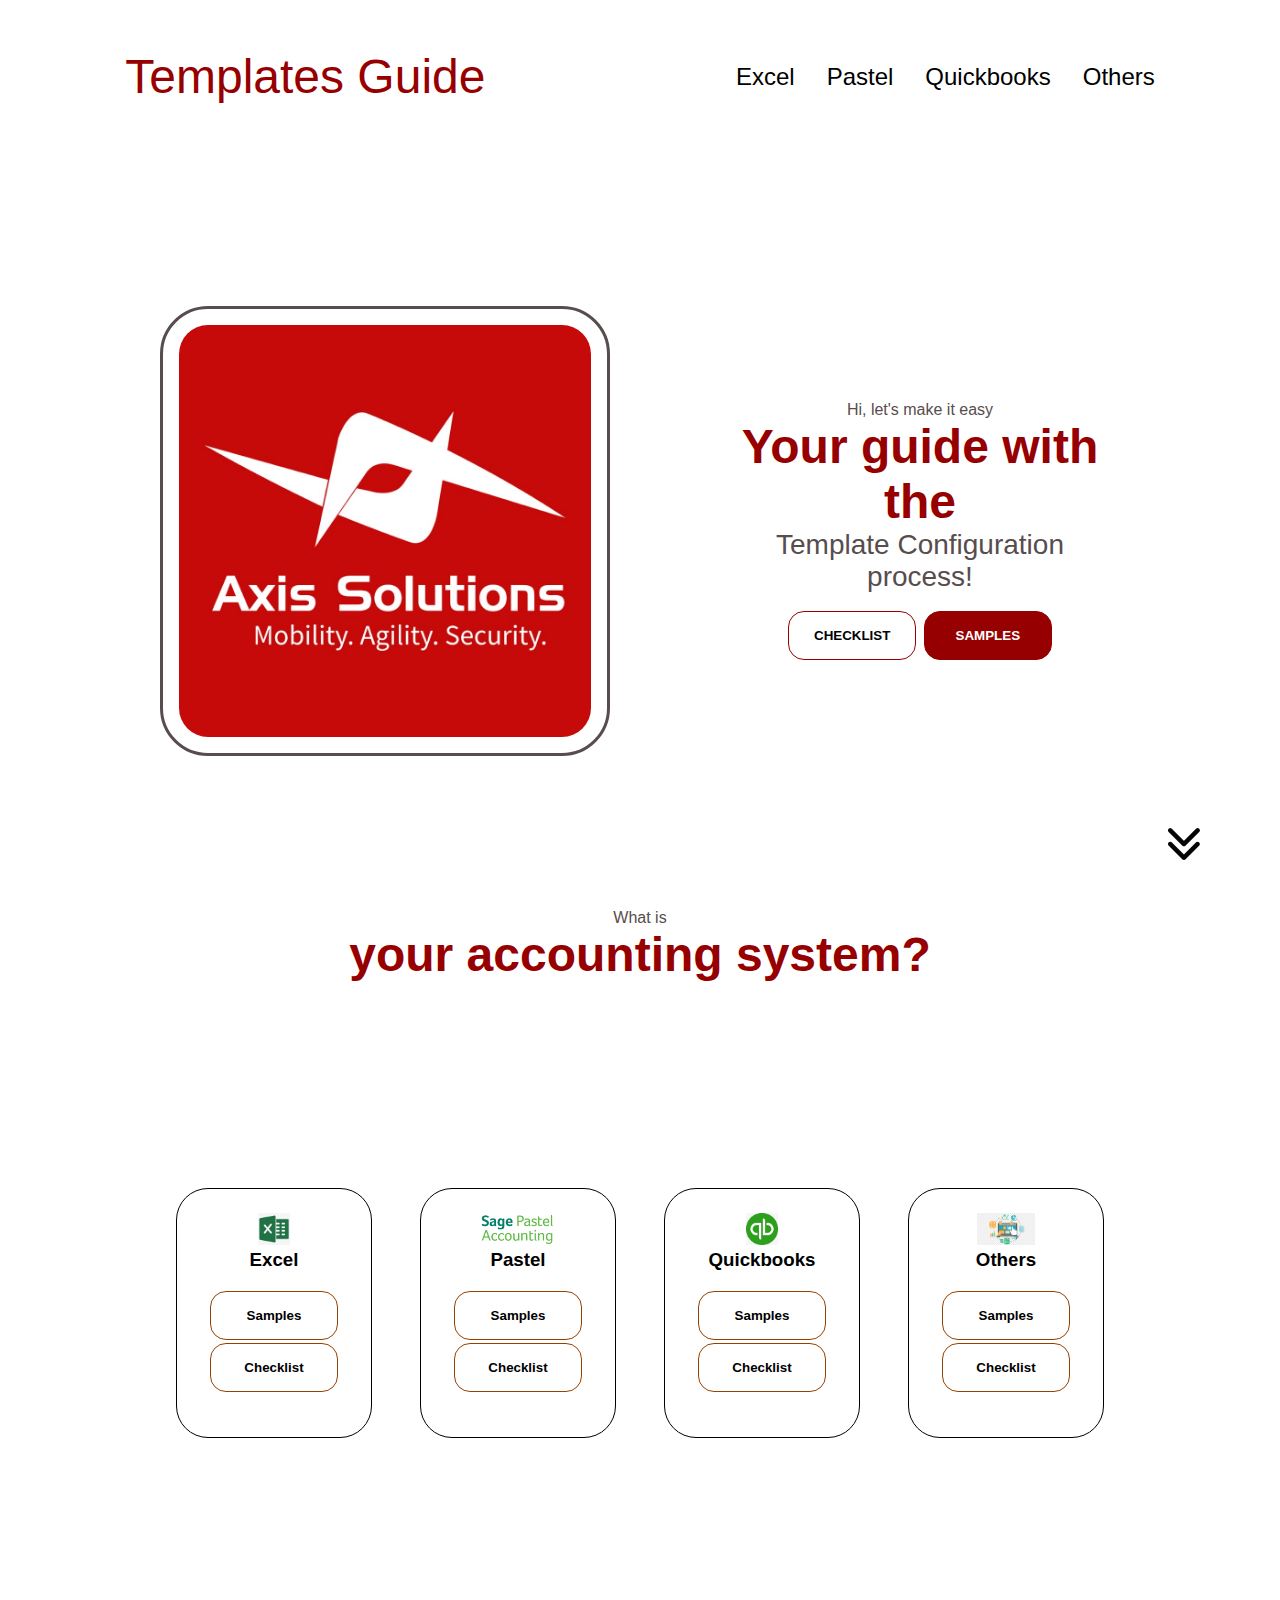
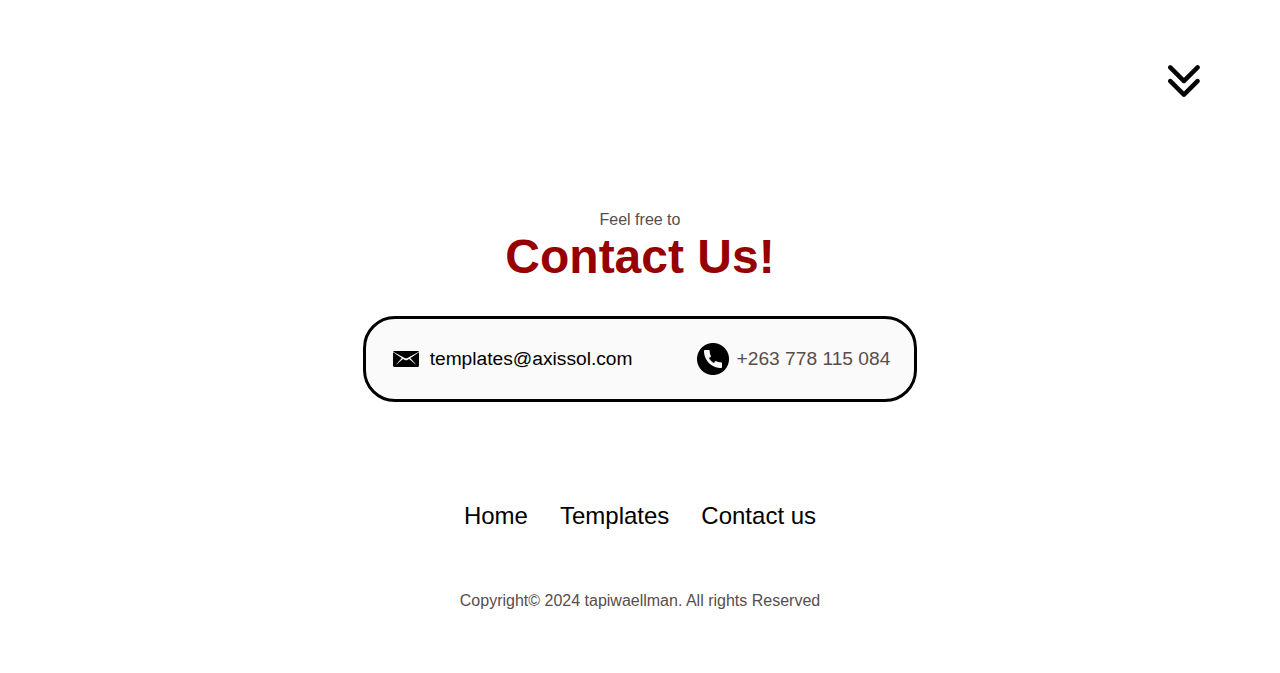
==== commit a97ec215: "Final Draft" ====
--- a/index.html
+++ b/index.html
@@ -12,11 +12,34 @@
       <div class="logo">Templates Guide</div>
       <div>
         <ul class="nav-links">
-          <li><a href="#about">Excel</a></li>
-          <li><a href="#projects">Pastel</a></li>
-          <li><a href="#contact">Quickbooks</a></li>
-          <li><a href="#contact">Others</a></li>
-
+          <li>
+            <a
+              href="#"
+              onclick="window.open('./assets/excel.zip', '_blank' )"
+              >Excel</a
+            >
+          </li>
+          <li>
+            <a
+              href="#"
+              onclick="window.open('./assets/pastal.zip', '_blank' )"
+              >Pastel</a
+            >
+          </li>
+          <li>
+            <a
+              href="#"
+              onclick="window.open('./assets/qbinclusive.zip', '_blank' )"
+              >Quickbooks</a
+            >
+          </li>
+          <li>
+            <a
+              href="#"
+              onclick="window.open('./assets/others_inclusive.zip', '_blank' )"
+              >Others</a
+            >
+          </li>
         </ul>
       </div>
     </nav>
@@ -33,7 +56,6 @@
           <li><a href="#projects" onclick="toggleMenu()">Pastel</a></li>
           <li><a href="#contact" onclick="toggleMenu()">Quickbooks</a></li>
           <li><a href="#contact" onclick="toggleMenu()">Others</a></li>
-
         </div>
       </div>
     </nav>
@@ -47,7 +69,7 @@
       </div>
       <div class="section_text">
         <p class="section_text_p1">Hi, let's make it easy</p>
-        <h1 class="title">Your guide with the </h1>
+        <h1 class="title">Your guide with the</h1>
         <p class="section_text_p2">Template Configuration process!</p>
 
         <div class="btn-container">
@@ -57,13 +79,13 @@
           >
             CHECKLIST
           </button>
-          <button class="btn btn-color-1"   onclick="location.href='./#about'">
+          <button class="btn btn-color-1" onclick="location.href='./#about'">
             SAMPLES
           </button>
         </div>
-      
+
         <img
-          src="./assets/arrow-down.png"
+          src="./assets/ddown.png"
           alt="Arrow Icon"
           class="icon arrow1"
           onclick="location.href='./#about'"
@@ -71,21 +93,14 @@
       </div>
     </section>
     <section id="about">
-      <p class="section_text_p1">What is </p>
+      <p class="section_text_p1">What is</p>
       <h1 class="title">your accounting system?</h1>
-      <p class="section_text_p1">
-      
-      </p>
+      <p class="section_text_p1"></p>
 
       <div class="section-container">
-
-        <div class="section_pic2-container">
-          <div class="details-container">
-            <img
-              src="./assets/excel.png"
-              alt="Experience Icon"
-              class="icon"
-            />
+        <div class="section_pic2-container">
+          <div class="details-container">
+            <img src="./assets/excel.png" alt="Experience Icon" class="icon" />
             <br />
             <h3>Excel</h3>
             <br />
@@ -93,53 +108,41 @@
               <button
                 class="btn btn-color-2 project-btn"
                 onclick="window.open('./assets/excel.zip', '_blank' )"
-                >
-                Sample
-              </button>
-              <button
-                class="btn btn-color-2 project-btn"
-                onclick="window.open('./assets/checklist.docx', '_blank' )"
-                >
-                Checklist
-              </button>
-              
-            </div>
-          
-          </div>
-        
-          
-        </div>
-
-        <div class="section_pic2-container">
-          <div class="details-container">
-            <img
-              src="./assets/pastal.png"
-              alt="Experience Icon"
-              class="icon"
-            />
+              >
+                Samples
+              </button>
+              <button
+                class="btn btn-color-2 project-btn"
+                onclick="window.open('./assets/checklist.docx', '_blank' )"
+              >
+                Checklist
+              </button>
+            </div>
+          </div>
+        </div>
+
+        <div class="section_pic2-container">
+          <div class="details-container">
+            <img src="./assets/pastal.png" alt="Experience Icon" class="icon" />
             <br />
             <h3>Pastel</h3>
             <br />
-          
+
             <div class="btn-container">
               <button
                 class="btn btn-color-2 project-btn"
                 onclick="window.open('./assets/pastal.zip', '_blank' )"
-                >
-                Sample
-              </button>
-              <button
-                class="btn btn-color-2 project-btn"
-                onclick="window.open('./assets/checklist.docx', '_blank' )"
-                >
-                Checklist
-              </button>
-              
-            </div>
-
-          </div>
-
-          
+              >
+                Samples
+              </button>
+              <button
+                class="btn btn-color-2 project-btn"
+                onclick="window.open('./assets/checklist.docx', '_blank' )"
+              >
+                Checklist
+              </button>
+            </div>
+          </div>
         </div>
         <div class="section_pic2-container">
           <div class="details-container">
@@ -151,35 +154,27 @@
             <br />
             <h3>Quickbooks</h3>
             <br />
-            
+
             <div class="btn-container">
               <button
                 class="btn btn-color-2 project-btn"
                 onclick="window.open('./assets/qbinclusive.zip', '_blank' )"
-                >
-                Samples
-              </button>
-              <button
-                class="btn btn-color-2 project-btn"
-                onclick="window.open('./assets/checklist.docx', '_blank' )"
-                >
-                Checklist
-              </button>
-              
-            </div>
-          
-          </div>
-          
-          
-        </div>
-        <div class="section_pic2-container">
-          <div class="details-container">
-            <img
-              src="./assets/others.png"
-              alt="Experience Icon"
-              class="icon"
-            />
-            <br/>
+              >
+                Samples
+              </button>
+              <button
+                class="btn btn-color-2 project-btn"
+                onclick="window.open('./assets/checklist.docx', '_blank' )"
+              >
+                Checklist
+              </button>
+            </div>
+          </div>
+        </div>
+        <div class="section_pic2-container">
+          <div class="details-container">
+            <img src="./assets/others.png" alt="Experience Icon" class="icon" />
+            <br />
             <h3>Others</h3>
             <br />
 
@@ -187,32 +182,27 @@
               <button
                 class="btn btn-color-2 project-btn"
                 onclick="window.open('./assets/others_inclusive.zip', '_blank' )"
-                >
-                Samples
-              </button>
-              <button
-                class="btn btn-color-2 project-btn"
-                onclick="window.open('./assets/checklist.docx', '_blank' )"
-                >
-                Checklist
-              </button>
-              
-            </div>
-          
-          </div>
-          
-        </div>
-       
+              >
+                Samples
+              </button>
+              <button
+                class="btn btn-color-2 project-btn"
+                onclick="window.open('./assets/checklist.docx', '_blank' )"
+              >
+                Checklist
+              </button>
+            </div>
+          </div>
+        </div>
       </div>
       <img
-        src="./assets/arrow-down.png"
+        src="./assets/ddown.png"
         alt="Arrow icon"
         class="icon arrow"
         onclick="location.href='./#contact'"
       />
     </section>
-   
- 
+
     <section id="contact">
       <p class="section_text_p1">Feel free to</p>
       <h1 class="title">Contact Us!</h1>
@@ -224,13 +214,12 @@
             class="icon contact-icon"
             size="25px"
           />
-          <p><a href="mailto:exampleemail@gmail.com">templates@axissol.com</a></p>
+          <p>
+            <a href="mailto:exampleemail@gmail.com">templates@axissol.com</a>
+          </p>
         </div>
         <div class="contact-info-container">
-        
-          <p>
-         
-          </p>
+          <p></p>
         </div>
         <div class="contact-info-container">
           <img
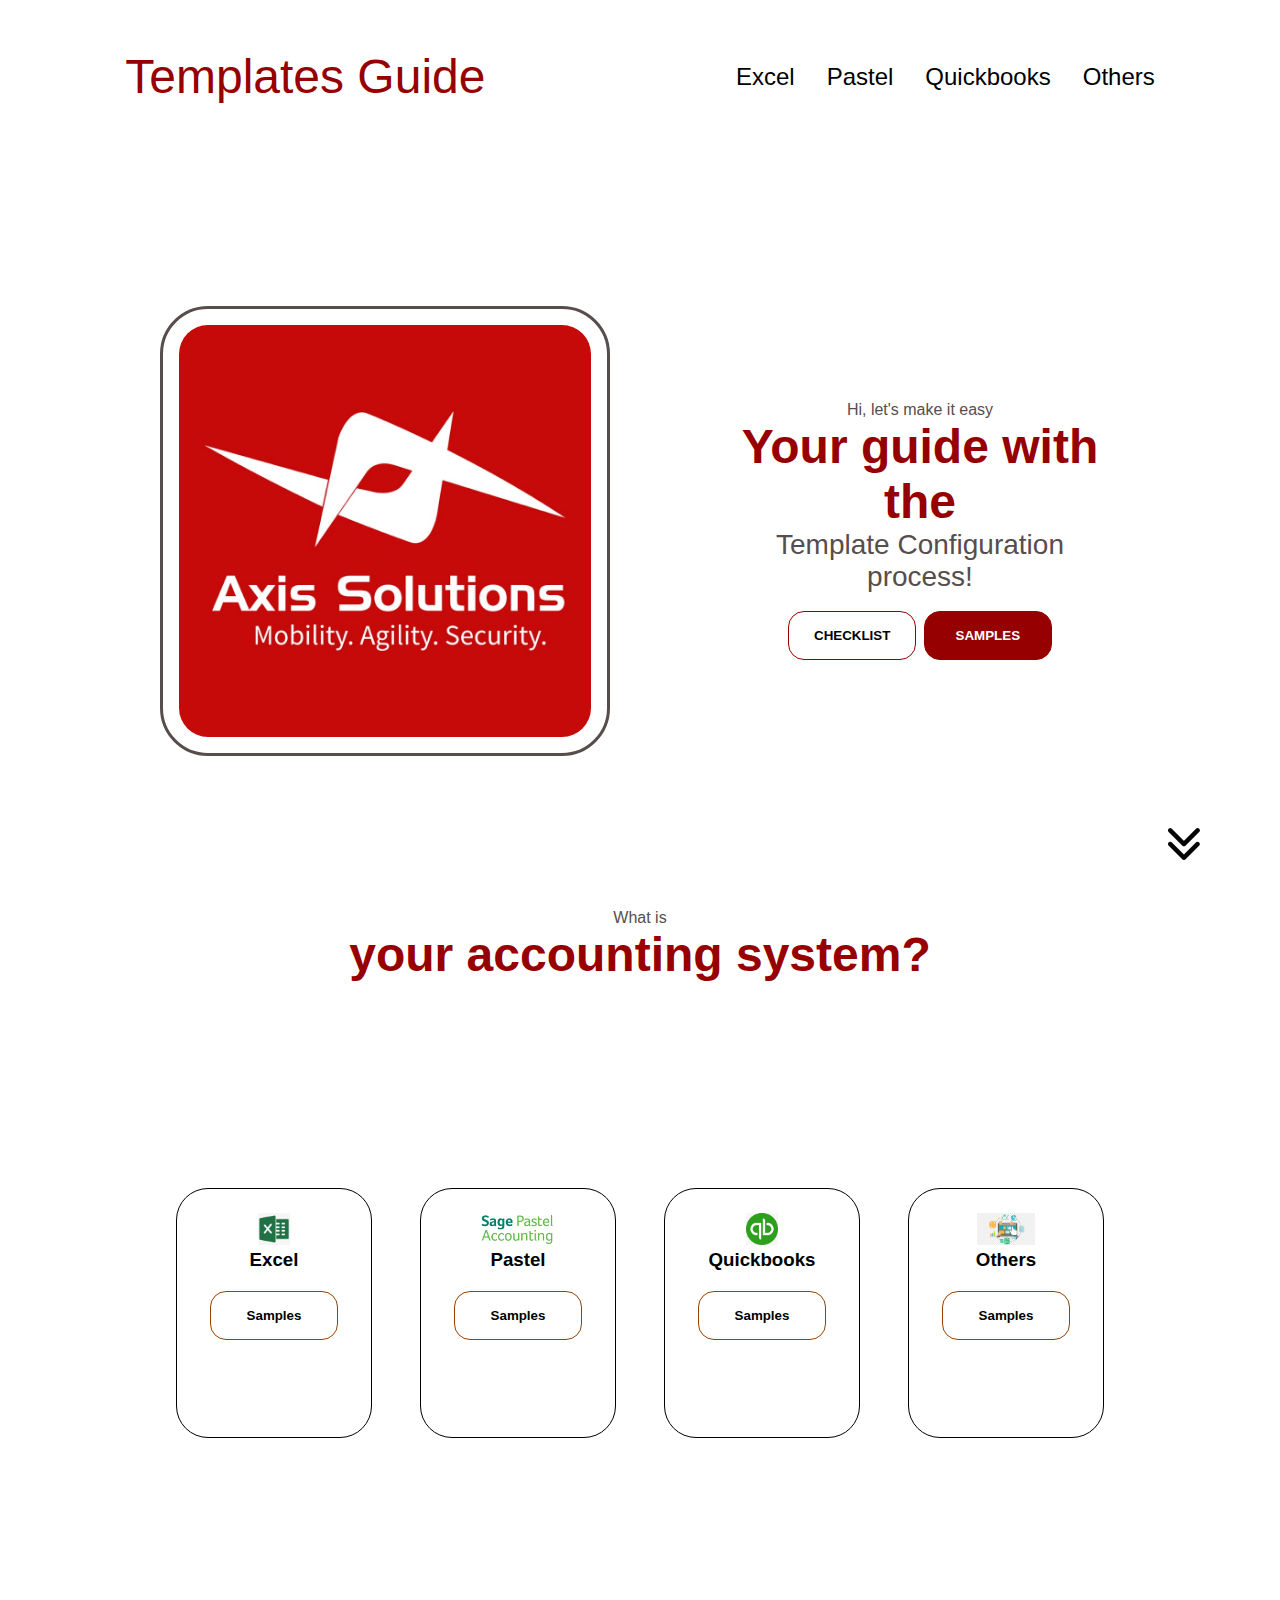
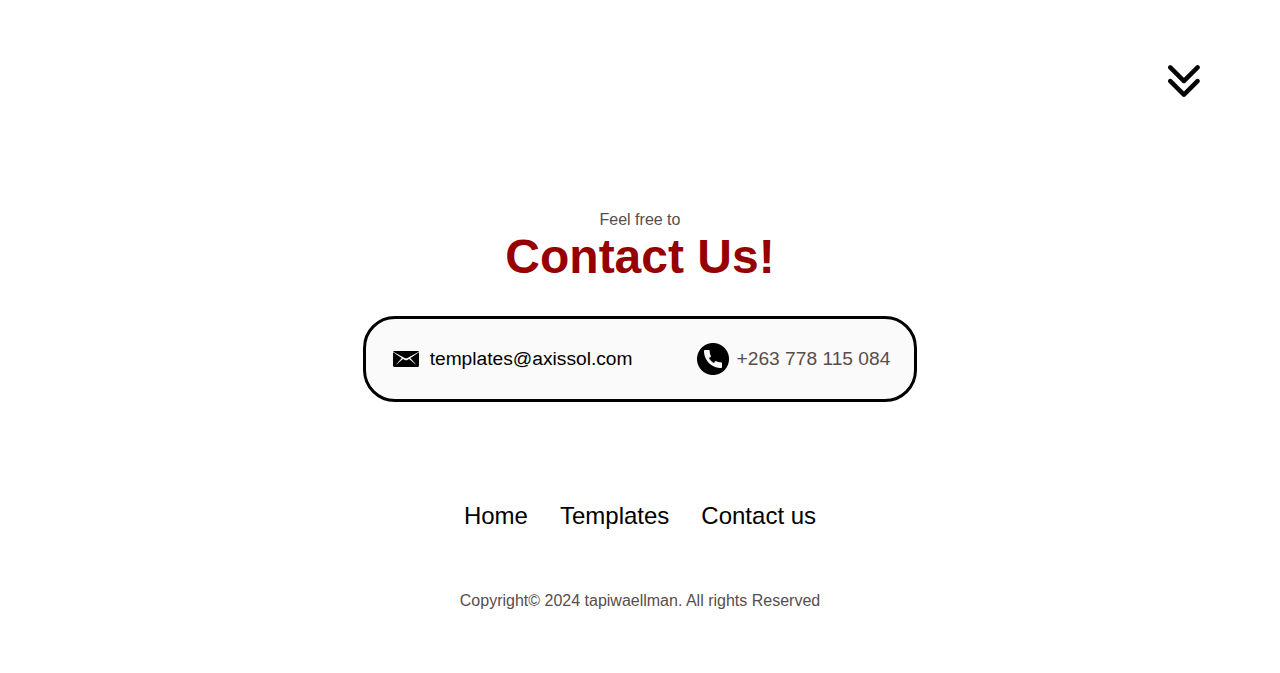
==== commit 896902ee: "Final draft" ====
--- a/index.html
+++ b/index.html
@@ -3,7 +3,7 @@
   <head>
     <meta charset="UTF-8" />
     <meta name="viewport" content="width=device-width, initial-scale=1.0" />
-    <title>My Portfolio</title>
+    <title>FDMS TemplateS Guide</title>
     <link rel="stylesheet" href="styles.css" />
     <link rel="stylesheet" href="mediaqueries.css" />
   </head>
@@ -111,12 +111,7 @@
               >
                 Samples
               </button>
-              <button
-                class="btn btn-color-2 project-btn"
-                onclick="window.open('./assets/checklist.docx', '_blank' )"
-              >
-                Checklist
-              </button>
+             
             </div>
           </div>
         </div>
@@ -135,12 +130,7 @@
               >
                 Samples
               </button>
-              <button
-                class="btn btn-color-2 project-btn"
-                onclick="window.open('./assets/checklist.docx', '_blank' )"
-              >
-                Checklist
-              </button>
+            
             </div>
           </div>
         </div>
@@ -162,12 +152,7 @@
               >
                 Samples
               </button>
-              <button
-                class="btn btn-color-2 project-btn"
-                onclick="window.open('./assets/checklist.docx', '_blank' )"
-              >
-                Checklist
-              </button>
+           
             </div>
           </div>
         </div>
@@ -185,11 +170,7 @@
               >
                 Samples
               </button>
-              <button
-                class="btn btn-color-2 project-btn"
-                onclick="window.open('./assets/checklist.docx', '_blank' )"
-              >
-                Checklist
+             
               </button>
             </div>
           </div>
